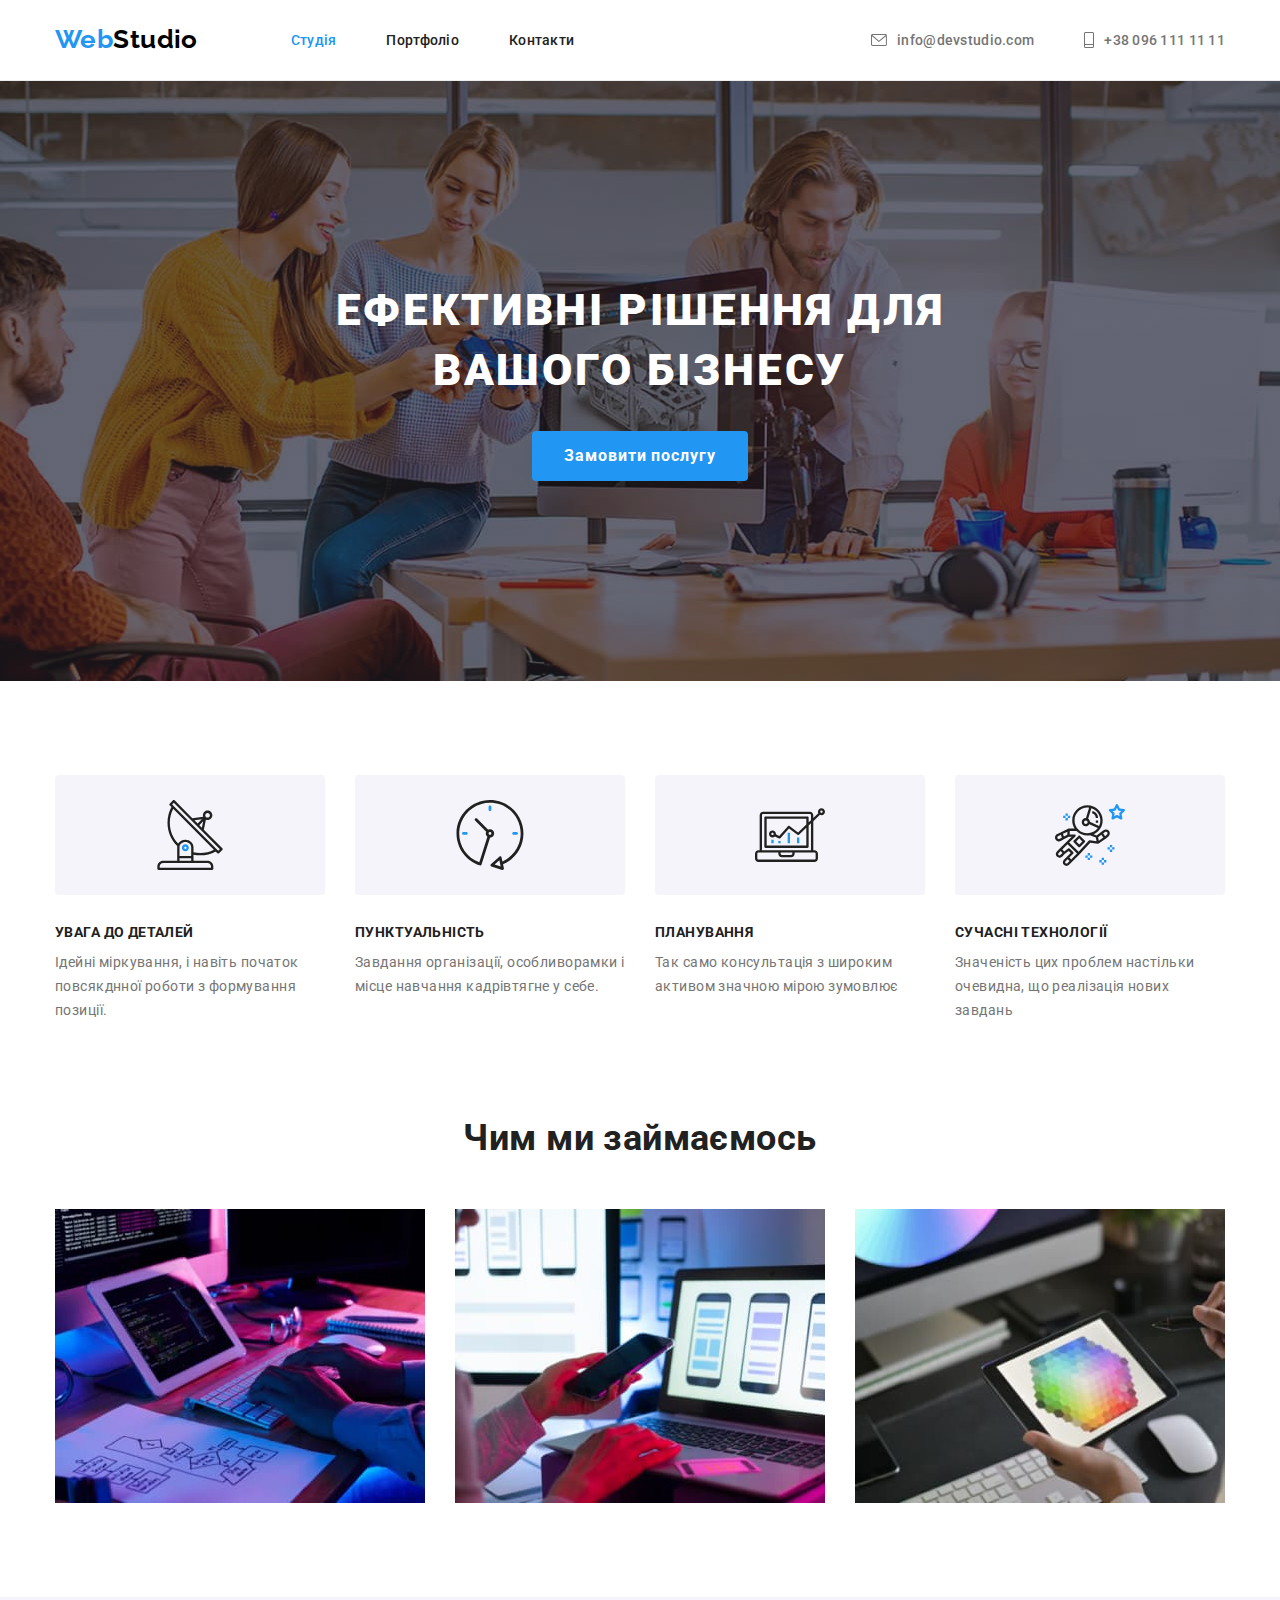
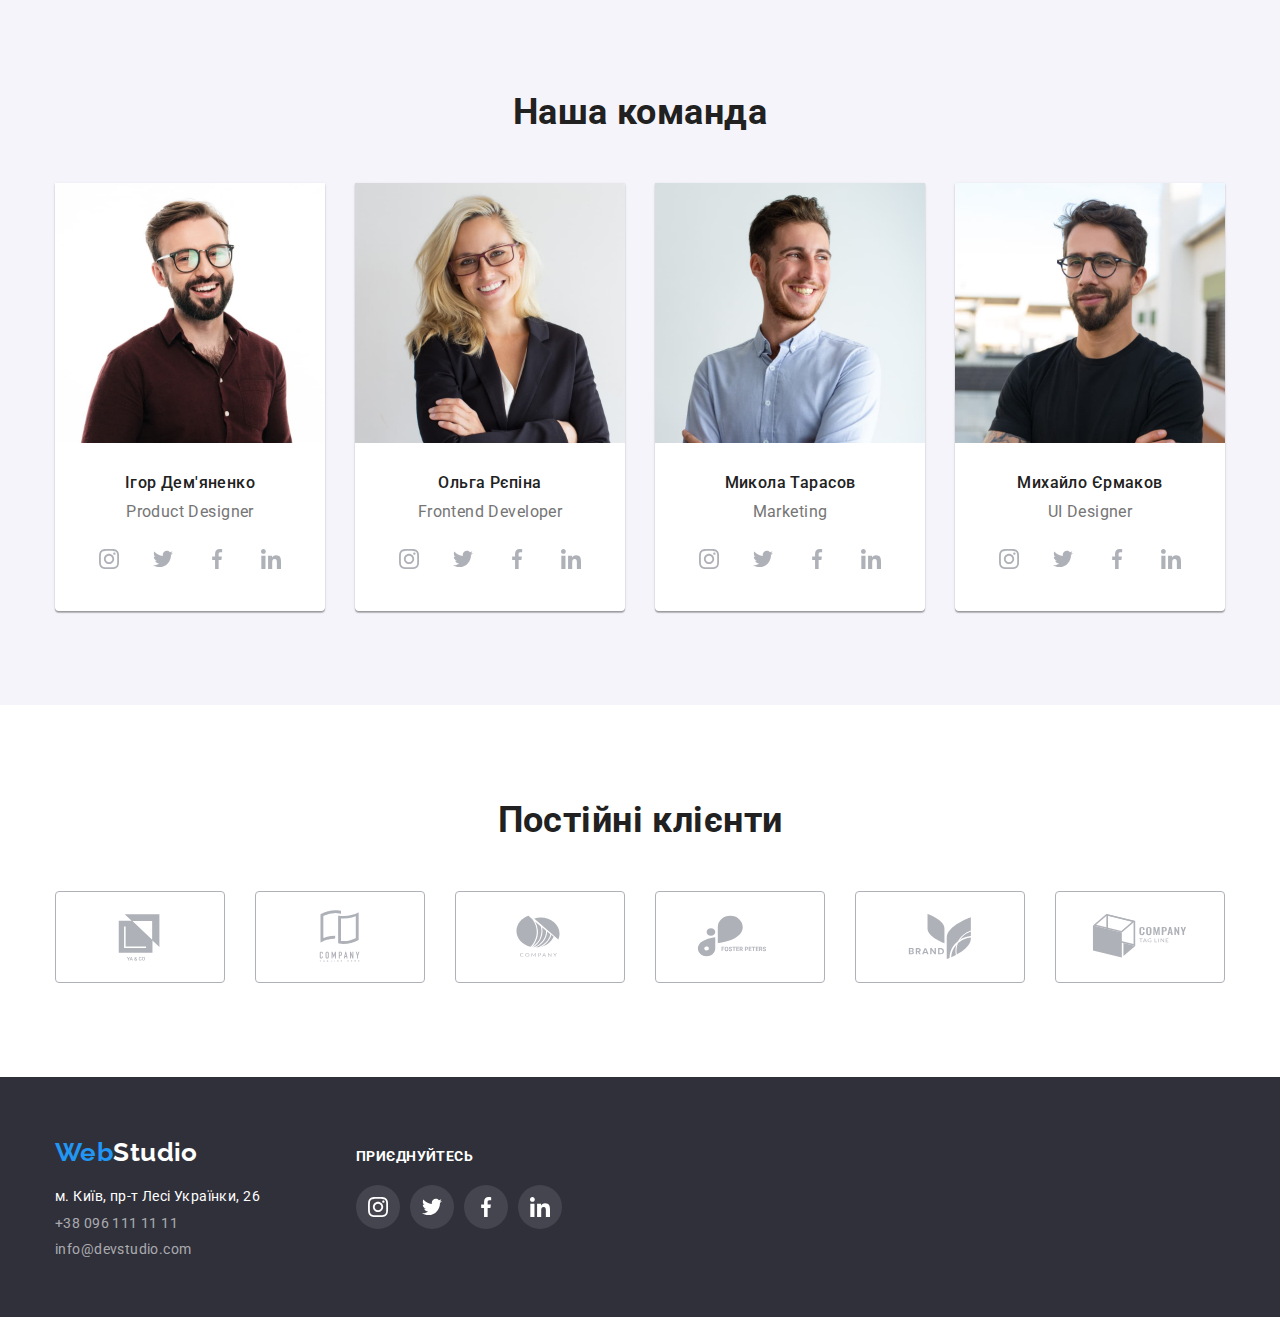
==== index.html @ f1315f53 "start" ====
<!DOCTYPE html>
<html lang="uk">
  <head>
    <meta charset="UTF-8">
    <meta http-equiv="X-UA-Compatible" content="IE=edge">
    <meta name="viewport" content="width=device-width, initial-scale=1.0">
    <link rel="preconnect" href="https://fonts.googleapis.com">
    <link rel="preconnect" href="https://fonts.gstatic.com" crossorigin>
    <link
      href="https://fonts.googleapis.com/css2?family=Raleway:wght@500&family=Roboto:wght@400;500;700;900&display=swap"
      rel="stylesheet">
    <link rel="stylesheet" href="https://cdnjs.cloudflare.com/ajax/libs/modern-normalize/1.1.0/modern-normalize.css">
    <link rel="stylesheet" href="./styles/style.css">
    <title>Студія</title>
  </head>
  <body>
    <header class="page-header">
      <div class="header-container container">
      <nav class="nav-list">
        <a href="./index.html" class="logo"><span class="logo-color">Web</span>Studio</a>
        <!-- menu -->
        <ul class="list site-nav">
          <li class="nav-item"><a href="./index.html" class="nav-link current">Студія</a></li>
          <li class="nav-item"><a href="./portfolio.html" class="nav-link">Портфоліо</a></li>
          <li class="nav-item"><a href="" class="nav-link">Контакти</a></li>
        </ul>
      </nav>
      <!-- contacts -->
     
      <ul class="list  contacts">        
        <li class="contact-item">
          <a href="mailto:info@devstudio.com" class="contact-link email">
            <svg class="email-icon" 
            width="16"
            height="12" >
              <use href="./image/icons.svg#email"></use>
            </svg>
            info@devstudio.com</a>
        </li>
        <li class="contact-item">
          <a href="tel:+380961111111" class="contact-link tel">
            <svg class="tel-icon" 
            width="10";
            height="16">
              <use href="./image/icons.svg#tel"></use>
            </svg>
            +38 096 111 11 11</a>
          </div>
      </ul>
    
      </div>
    </header>
    <main>
      <section class="hero">
        <div class="container">
        <h1 class="hero-title">ЕФЕКТИВНІ РІШЕННЯ ДЛЯ ВАШОГО БІЗНЕСУ</h1>
        <button type="button" class="btn main">Замовити послугу</button>
        </div>
      </section>

      <!-- benefits -->
      <section class="benefits">
        <div class="container">        
        <h2 class="section-title hidden-title">Наші переваги</h2>        
        <ul class="list benefits-list">
          <li>
            <div class="benefits-items">
              <svg class="benefits-icon"
              width="70"
              height="70" >
              <use href="./image/icons.svg#antenna"></use>
            </svg>
          </div>            
            <h3 class="title">увага до деталей</h3>
            <p class="benefits-description">
              Ідейні міркування, і навіть початок повсякднної роботи з
              формування позиції.
            </p>
          </li>
          <li>
            <div class="benefits-items">
              <svg class="benefits-icon"
              width="70"
              height="70">
              <use href="./image/icons.svg#clock"></use>
            </svg>
          </div>
            <h3 class="title">пунктуальність</h3>
            <p class="benefits-description">
              Завдання організації, особливорамки і місце навчання кадрівтягне у себе.
            </p>
          </li>
          <li>
            <div class="benefits-items">
              <svg class="benefits-icon"
              width="70"
              height="70">
              <use href="./image/icons.svg#diagram"></use>
            </svg>
          </div>
            <h3 class="title">планування</h3>
            <p class="benefits-description">
              Так само консультація з широким активом значною мірою зумовлює
            </p>
          </li>
          <li>
            <div class="benefits-items">
              <svg class="benefits-icon"
              width="70"
              height="70">
              <use href="./image/icons.svg#astronaut"></use>
            </svg>
          </div>
            <h3 class="title">сучасні технології</h3>
            <p class="benefits-description">
              Значеність цих проблем настільки очевидна, що реалізація нових завдань
            </p >
          </li>
        </ul>
        </div>
      </section>
      <!-- activity -->
      <section class="activity">
        <div class="container">        
        <h2 class="section-title">Чим ми займаємось</h2>        
        <ul class="list activity-list">
          <li>
            <img
              src="./image/activity-computer.jpg"
              alt="computer"
              width="370">
          </li>
          <li>
            <img src="./image/activity-phone.jpg" alt="phone" width="370">
          </li>
          <li>
            <img src="./image/activity-tablet.jpg" alt="tablet" width="370">
          </li>
        </ul>
        </div>
      </section>
      <!-- team -->
      <section class="teem">
        <div class="container">
        <h2 class="section-title">Наша команда</h2>
        <ul class="list teem-list">
          <li class="teem-card">
            <img src="./image/teem-ihor.jpg" alt="ihor" width="270">
            <div class="teem-descr">
            <h3 class="title">Ігор Дем'яненко</h3>
            <p class="profession">Product Designer</p>            
            <ul class="list social-list">
              <li class="social-item">
                <a href="https://www.instagram.com/"
                target="_blank" rel="noreferrer noopener nofollow" class="social-link">
                <svg class="social-icon" width="20" height="20">
                  <use href="./image/icons.svg#instagram"></use>
                </svg>
                </a>
              </li>
              <li class="social-item">
                <a href="https://twitter.com/"
                target="_blank" rel="noreferrer noopener nofollow" class="social-link">
                <svg class="social-icon" width="20" height="20">
                  <use href="./image/icons.svg#twitter"></use>
                </svg>
                </a>
              </li>
              <li class="social-item">
                <a href="https://www.facebook.com/"
                target="_blank" rel="noreferrer noopener nofollow" class="social-link">
                <svg class="social-icon" width="20" height="20">
                  <use href="./image/icons.svg#facebook"></use>
                </svg>
                </a>
              </li>
              <li class="social-item">
                <a href="https://www.linkedin.com/"
                target="_blank" rel="noreferrer noopener nofollow" class="social-link">
                <svg class="social-icon" width="20" height="20">
                  <use href="./image/icons.svg#linkedin"></use>
                </svg>
                </a>
              </li>
            </ul>
            </div>
          </li>
          <li class="teem-card">
            <img src="./image/teem-olha.jpg" alt="olha" width="270">
            <div class="teem-descr">
            <h3 class="title">Ольга Рєпіна</h3>
            <p class="profession">Frontend Developer</p>
            <ul class="list social-list">
              <li class="social-item">
                <a href="https://www.instagram.com/"
                target="_blank" rel="noreferrer noopener nofollow" class="social-link">
                <svg class="social-icon" width="20" height="20">
                  <use href="./image/icons.svg#instagram"></use>
                </svg>
                </a>
              </li>
              <li class="social-item">
                <a href="https://twitter.com/"
                target="_blank" rel="noreferrer noopener nofollow" class="social-link">
                <svg class="social-icon" width="20" height="20">
                  <use href="./image/icons.svg#twitter"></use>
                </svg>
                </a>
              </li>
              <li class="social-item">
                <a href="https://www.facebook.com/"
                target="_blank" rel="noreferrer noopener nofollow" class="social-link">
                <svg class="social-icon" width="20" height="20">
                  <use href="./image/icons.svg#facebook"></use>
                </svg>
                </a>
              </li>
              <li class="social-item">
                <a href="https://www.linkedin.com/"
                target="_blank" rel="noreferrer noopener nofollow" class="social-link">
                <svg class="social-icon" width="20" height="20">
                  <use href="./image/icons.svg#linkedin"></use>
                </svg>
                </a>
              </li>
            </ul>
            </div>
          </li>
          <li class="teem-card">
            <img src="./image/teem-mykola.jpg" alt="mykola" width="270">
            <div class="teem-descr">
            <h3 class="title">Микола Тарасов</h3>
            <p class="profession">Marketing</p>
            <ul class="list social-list">
              <li class="social-item">
                <a href="https://www.instagram.com/"
                target="_blank" rel="noreferrer noopener nofollow" class="social-link">
                <svg class="social-icon" width="20" height="20">
                  <use href="./image/icons.svg#instagram"></use>
                </svg>
                </a>
              </li>
              <li class="social-item">
                <a href="https://twitter.com/"
                target="_blank" rel="noreferrer noopener nofollow" class="social-link">
                <svg class="social-icon" width="20" height="20">
                  <use href="./image/icons.svg#twitter"></use>
                </svg>
                </a>
              </li>
              <li class="social-item">
                <a href="https://www.facebook.com/"
                target="_blank" rel="noreferrer noopener nofollow" class="social-link">
                <svg class="social-icon" width="20" height="20">
                  <use href="./image/icons.svg#facebook"></use>
                </svg>
                </a>
              </li>
              <li class="social-item">
                <a href="https://www.linkedin.com/"
                target="_blank" rel="noreferrer noopener nofollow" class="social-link">
                <svg class="social-icon" width="20" height="20">
                  <use href="./image/icons.svg#linkedin"></use>
                </svg>
                </a>
              </li>
            </ul>
            </div>
          </li>
          <li class="teem-card">
            <img src="./image/teem-mykhailo.jpg" alt="mykhailo" width="270">
            <div class="teem-descr">
            <h3 class="title">Михайло Єрмаков</h3>
            <p class="profession">UI Designer</p>
            <ul class="list social-list">
              <li class="social-item">
                <a href="https://www.instagram.com/"
                target="_blank" rel="noreferrer noopener nofollow" class="social-link">
                <svg class="social-icon" width="20" height="20">
                  <use href="./image/icons.svg#instagram"></use>
                </svg>
                </a>
              </li>
              <li class="social-item">
                <a href="https://twitter.com/"
                target="_blank" rel="noreferrer noopener nofollow" class="social-link">
                <svg class="social-icon" width="20" height="20">
                  <use href="./image/icons.svg#twitter"></use>
                </svg>
                </a>
              </li>
              <li class="social-item">
                <a href="https://www.facebook.com/"
                target="_blank" rel="noreferrer noopener nofollow" class="social-link">
                <svg class="social-icon" width="20" height="20">
                  <use href="./image/icons.svg#facebook"></use>
                </svg>
                </a>
              </li>
              <li class="social-item">
                <a href="https://www.linkedin.com/"
                target="_blank" rel="noreferrer noopener nofollow" class="social-link">
                <svg class="social-icon" width="20" height="20">
                  <use href="./image/icons.svg#linkedin"></use>
                </svg>
                </a>
              </li>
            </ul>
            </div>
          </li>
        </ul>
        </div>
      </section>
      <section class="clients">
        <h2 class="section-title">Постійні клієнти</h2>
        <ul class="list client-list">
          <li class="list"><a href="" class="client-link">
            <svg class="client-icon" width= 106 height= 60>
              <use href="./image/icons.svg#logo"></use>
            </svg>    
          </a>
          </li>
          <li class="list client-item"><a href="" class="client-link">
            <svg class="client-icon" width= 106 height= 60>
              <use href="./image/icons.svg#logo1"></use>
            </svg>
          </a>
          </li>
          <li class="list client-item"><a href="" class="client-link">
            <svg class="client-icon" width= 106 height= 60>
              <use href="./image/icons.svg#logo2"></use>
            </svg>
          </a>
          </li>
          <li class="list" ><a href="" class="client-link">
            <svg class="client-icon" width= 106 height= 60>
              <use href="./image/icons.svg#logo3"></use>
            </svg>
          </a>
          </li>
          <li class="list client-item" ><a href="" class="client-link">
            <svg class="client-icon" width= 106 height= 60>
              <use href="./image/icons.svg#logo4"></use>
            </svg>
          </a>
          </li>
          <li class="list client-item" ><a href="" class="client-link">
            <svg class="client-icon" width= 106 height= 60>
              <use href="./image/icons.svg#logo5"></use>
            </svg>
          </a>
          </li>
          </ul>
      </section>
    </main>
    <footer class="page-footer">
      <div class="container">
        <div>
        <a href="./index.html" class="logo"><span class="logo-color">Web</span>Studio</a>
        <address>
        <ul class="list address-list">
          <li class="address-item">
            <a href="https://goo.gl/maps/YveR7ZB156aqMEmg6"
              target="_blank" rel="noreferrer noopener nofollow"
              class="post-address">м. Київ, пр-т Лесі Українки, 26</a>
          </li>
          <li class="address-item">
            <a href="tel:+380961111111" class="contacts-footer">+38 096 111 11 11</a>
          </li>
          <li class="address-item">
            <a href="mailto:info@devstudio.com" class="contacts-footer">info@devstudio.com</a>
          </li>
        </ul>
        </address>
        </div>
        <div>
        <b class="call">приєднуйтесь</b>
        <ul class="list social-list footer-social">
          <li class="social-item footer-social-item">
            <a href="https://www.instagram.com/"
            target="_blank" rel="noreferrer noopener nofollow" class="social-link footer-social-link">
            <svg class="social-icon footer-social-icon" width="20" height="20">
              <use href="./image/icons.svg#instagram"></use>
            </svg>
            </a>
          </li>
          <li class="social-item footer-social-item">
            <a href="https://twitter.com/"
            target="_blank" rel="noreferrer noopener nofollow" class="social-link footer-social-link">
            <svg class="social-icon footer-social-icon" width="20" height="20">
              <use href="./image/icons.svg#twitter"></use>
            </svg>
            </a>
          </li>
          <li class="social-item ">
            <a href="https://www.facebook.com/"
            target="_blank" rel="noreferrer noopener nofollow" class="social-link footer-social-link">
            <svg class="social-icon footer-social-icon" width="20" height="20">
              <use href="./image/icons.svg#facebook"></use>
            </svg>
            </a>
          </li>
          <li class="social-item footer-social-item">
            <a href="https://www.linkedin.com/"
            target="_blank" rel="noreferrer noopener nofollow" class="social-link footer-social-link">
            <svg class="social-icon footer-social-icon" width="20" height="20">
              <use href="./image/icons.svg#linkedin"></use>
            </svg>
            </a>
          </li>
        </ul>
        </div>
      </div>
    </footer>
  </body>
</html>
---- styles/style.css ----
:root {
  --primary-text-color: #757575;
  --title-text-color: #212121;
  --accent-color: #2196f3;
  --white-text-color: #ffffff;
  --btn-bgc: #f5f4fa;
  --primary-pt: 94px;
}
body {
  font-family: Roboto, sans-serif;
  color: var(--primary-text-color);
  background-color: var(--white-text-color);  
  font-size: 14px;  
  letter-spacing: 0.03em;
}
h1, h2, h3, h4, h5, h6, p{
  margin-top: 0;
  margin-bottom: 0;
}
img {
  display: block;
}

.contact-link,
.nav-link,
.page-link{
  text-decoration: none;
}
.container {
  width: 1200px;
  margin: 0 auto;
  padding: 0 15px;
  }
   
.list {
  list-style: none;
  padding: 0;
  margin: 0;
  justify-content: space-between;
  }

.hidden-title {position: absolute;
  width: 1px;
  height: 1px;
  margin: -1px;
  border: 0;
  padding: 0;
  white-space: nowrap;
  clip-path: inset(100%);
  clip: rect(0 0 0 0);
  overflow: hidden;}

/* header */
.page-header {
  border-bottom: 1px solid #ECECEC;
  max-width: 1600px;
  margin-left: auto;
  margin-right: auto;
  align-items:baseline
}
.header-container {
  display: flex;
  align-items: center;
}

.nav-list {
  display: flex;
  align-items: center;
}

/* logo */
.logo {
  color: #000000;
  font-family: "Raleway", sans-serif;
  font-weight: 700;
  font-size: 26px;
  line-height: 1.2;
  text-decoration: none;
  display: block;
  }
.logo-color {
  color: var(--accent-color);
}
.page-header .logo {
  padding: 24px 0;
}

/* site-nav */
.site-nav {
  list-style: none;
  font-weight: 500;
  line-height: 1.15;
  letter-spacing: 0.02em;
  display: flex;
  align-items: center;
  padding: 32px 0;
  margin-left: 93px;
  }

.site-nav :not(:last-child) {
  margin-right: 50px;
}

.nav-link {
  color: var(--title-text-color);
  }

.nav-link:hover,
.nav-link:focus {
  color: var(--accent-color);
  padding: 32px 0;
}
.nav-link.current {
  color: var(--accent-color);
}

/* contacts */
.contacts{
  margin-left: auto;
  display: flex;
 }

.list.contacts {
  font-weight: 500;
  line-height: 1.15;
  letter-spacing: 0.02em;
  }
    
.contact-link {
  display: flex;
  align-items: center;
  color: var(--primary-text-color);
  padding: 32px 0;
  
}
.contact-link:hover,
.contact-link:focus {
  color: var(--accent-color);
  }

 .contacts :not(:last-child) {
    margin-right: 50px;
  }

  .email-icon,
  .tel-icon {
    margin-right: 10px;
    fill: currentColor;
 }
    
/* main */

.section-title{
  color: var(--title-text-color);
  font-weight: 700;
  font-size: 36px;
  line-height: 1.17;
  }

.title {
  color: var(--title-text-color);
  margin-bottom: 10px;
}

.hero {
  background-image: linear-gradient(rgba(47, 48, 58, 0.4), rgba(47, 48, 58, 0.4)), url(../image/hero-img.jpg);
  background-color: #C4C4C4; 
  background-size: cover;
  height: 600px;
  max-width: 1600px;  
  background-repeat: no-repeat;
  background-position: center;
  margin-left: auto;
  margin-right: auto;
  text-align: center;
  padding-top: 200px;
  padding-bottom: 200px; 
  }

.hero-title {
  color: var(--white-text-color);
  font-weight: 900;
  font-size: 44px;
  line-height: 1.36;
  letter-spacing: 0.06em;
  margin-bottom: 30px;
  margin-right: auto;
  margin-left: auto;
  width: 696px;
  
}

/* buttons */
.btn {
  border-style: none;
  border: 1px solid transparent;
  outline: 0;
  border-radius: 4px;
  padding: 6px 22px;
  text-align: center;
  color: var(--primary-text-color);
  background-color: var(--white-text-color);
  cursor: pointer;
  font-family: inherit;
  display: flex;
  align-items: center;
  }

.btn.main {
  width: 216px;
  height: 50px;
  color: var(--white-text-color);
  background-color: var(--accent-color);
  font-weight: 700;
  font-size: 16px;
  line-height: 1.9;
  letter-spacing: 0.06em;
  display: inline-flex; 
  justify-content: center;
  align-items: center;
  }

.btn.main:hover,
.btn.main:focus {
  background-color: #188CE8;  
}

.btn.secondary {
  color: var(--title-text-color);
  background-color: var(--btn-bgc);
  font-weight: 500;
  font-size: 16px;
  line-height: 1.63;
}

.btn.secondary:hover,
.btn.secondary:focus {
  color: var(--white-text-color);
  background-color: var(--accent-color);
  box-shadow: 0 2px 2px 0 rgba(0, 0, 0, 0.12), 0 1px 2px 0 rgba(0, 0, 0, 0.08), 0 3px 1px 0 rgba(0, 0, 0, 0.1);
}

/* benefits */
.benefits {
  padding-top: var(--primary-pt);
}

.benefits-list {
  display: flex;  
  flex-wrap: wrap;
  gap: 30px;
}
.benefits .title {
  color: var(--title-text-color);
  text-transform: uppercase;
  font-weight: 700;
  font-size: 14px;
  line-height: 1.14;
}
.benefits-description {  
  line-height: 1.71;
  width: 270px;
}

.benefits-items {
  width: 270px;
  height: 120px;
  margin-bottom: 30px;
  background-color: #F5F4FA;
  border-radius: 4px;
  display: flex;
  align-items: center;
  justify-content: center;
}

/* activity */

.activity {padding-top: var(--primary-pt);
 padding-bottom: var(--primary-pt);}

.section-title {
  text-align: center;
}

.activity-list {
  margin-top: 50px;
  display: flex;
  flex-wrap: wrap;
  gap: 30px;
}

/* teem */
.teem {padding-top: var(--primary-pt);
  padding-bottom: var(--primary-pt);
  background-color: var(--btn-bgc);
}

.teem-descr {
  padding: 30px 10px;
}
.teem .title {
  font-weight: 500;
  font-size: 16px;
  line-height: 1.19;
}

.teem .profession {
  font-size: 16px;
  line-height: 1.19;
  margin-top: 10px;
  margin-bottom: 16px;
}

  .teem-list {
    display: flex;
    margin-top: 50px;
    text-align: center;
    flex-wrap: wrap;
    gap: 0 30px;
    
}
  .teem-card {
    background-color: #fff;
    flex-basis: calc(100% - 30px * 3) / 3;
    box-shadow: 0px 1px 3px rgba(0, 0, 0, 0.12), 0px 1px 1px rgba(0, 0, 0, 0.14), 0px 2px 1px rgba(0, 0, 0, 0.2);
    border-radius: 0px 0px 4px 4px;
}

.social-list {
  display: flex;
  justify-content: center;
  gap: 0 10px;
  }

.social-link {
  display: flex;
  align-items: center;
  justify-content: center;
  width: 44px;
  height: 44px;
  background-color: #fff;
  border-radius: 50%;
  }

  .social-icon {
    fill: #AFB1B8;
  }
  .social-link:hover,
  .social-link:focus {
    background-color: var(--accent-color)
  }
  .social-item:hover .social-icon,
  .social-item:focus .social-icon {
    fill: var(--white-text-color);
  }

/* Clients */
.clients {
  width: 1200px;
  padding-top: var(--primary-pt);
  padding-bottom: var(--primary-pt);
  margin-left: auto;
  margin-right: auto;
}

.clients .section-title {
  padding-bottom: 50px;
}

.client-list {
  display: flex;
  flex-wrap: wrap;
  justify-content: center;
  gap:0 30px;
  }

  .client-link {
  width: 170px;
  height: 92px;
  border: 1px solid #AFB1B8;
  display: flex;
  justify-content: center;
  align-items: center;
  border-radius: 4px;
    }
  .client-icon {
      fill: #AFB1B8;
    }
  .client-link:hover {
      border: 1px solid var(--accent-color);
    }
  .client-link:hover .client-icon {
  fill: var(--accent-color);
}

/* footer */

.page-footer {
  background-color: #2f303a;
  margin-left: auto;
  margin-right: auto;
  padding-top: 60px;
  padding-bottom: 60px;
}

.page-footer .container {
  display: flex;
  align-items: baseline;
}

.page-footer .logo {
  color: var(--white-text-color);
  margin-bottom: 20px;
}
  
.address-item {
  margin-bottom: 10px;
}

.address-item:last-child {
  margin-bottom: 0;
}
  
.page-footer .list {
  font-style: normal;
  list-style: none;
}

.post-address {
  color: var(--white-text-color);
  text-decoration: none;
}
.post-address:hover,
.post-address:focus {
  color: var(--accent-color);
}

.contacts-footer {
  color: rgba(255, 255, 255, 0.6);
  text-decoration: none;
}

.contacts-footer:hover,
.contacts-footer:focus {
  color: var(--accent-color);
}

.address-list {
  width: 231px;
  margin-right: 70px;
}

.call {
  text-transform: uppercase;
  color: var(--white-text-color);
  font-size: 14px;
  font-weight: 700;
  line-height: 1.14;
  }

  .footer-social {
    margin-top: 20px;
  }

  .footer-social-link {
    background-color: rgba(255, 255, 255, 0.1);
    }

  .footer-social-icon {
    fill:var(--white-text-color) ;
  }

/* portfolio */

.projects-main {
  padding-top: var(--primary-pt);
  padding-bottom: var(--primary-pt);
}

.portfolio-section-title {
  font-weight: 700;
  font-size: 18px;
  line-height: 2;
  letter-spacing: 0.06em;
  color: var(--title-text-color);
}
.project-type {font-size: 16px;
  line-height: 1.88;
  color: var(--primary-text-color);
  padding-top: 4px;
}

.btn-list {
  display: flex;
  justify-content: center;
}

.btn-item:not(:last-child){
  margin-right: 8px;
}

.portfolio-list {
  margin-top: 34px;  
  display: flex;
  flex-wrap: wrap;
  gap: 30px;
  
}

.portfolio-items {
  padding: 20px 24px;
  border: 1px solid #EEEEEE;
  border-top:none;
  }

  .page-link {
    display: block;
   
  }

  .page-link:hover,
  .page-link:focus {
    box-shadow: 1px 4px 6px 0 rgba(0, 0, 0, 0.16), 0 4px 4px 0 rgba(0, 0, 0, 0.06), 0 1px 1px 0 rgba(0, 0, 0, 0.12);
  }
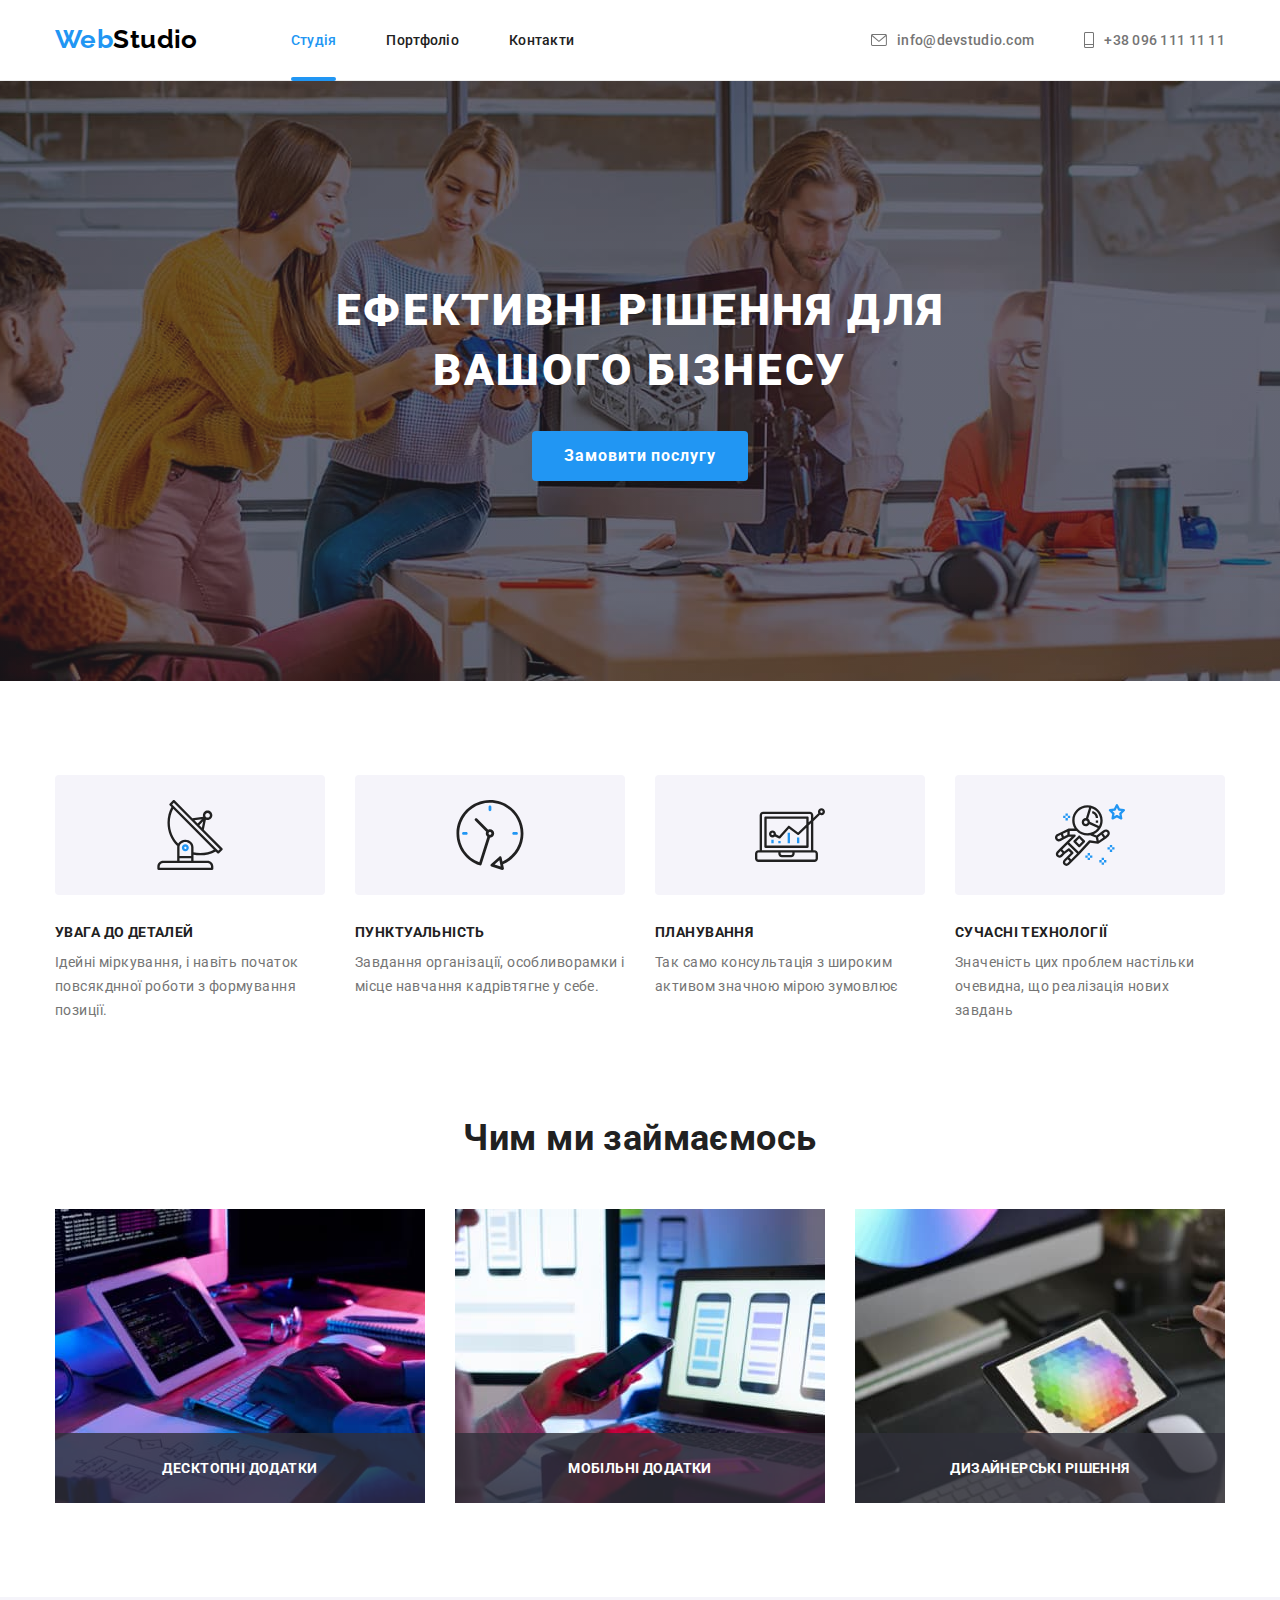
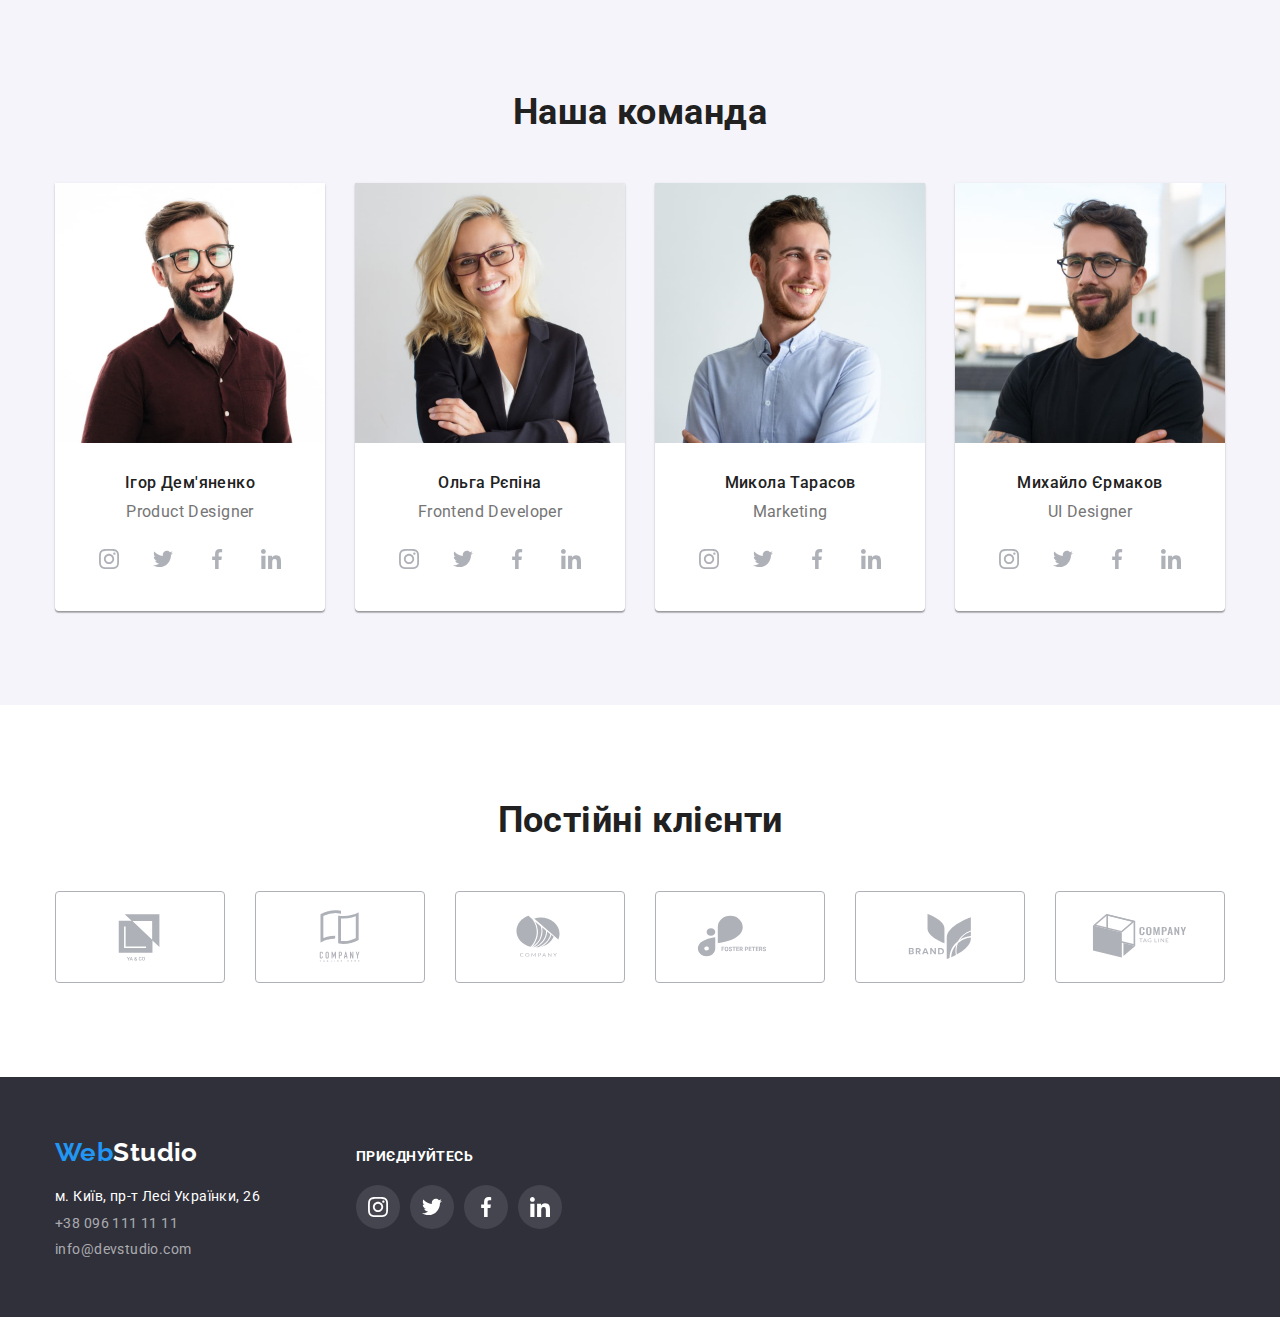
==== commit 1c3d502d: "no-modal" ====
--- a/index.html
+++ b/index.html
@@ -124,17 +124,26 @@
         <div class="container">        
         <h2 class="section-title">Чим ми займаємось</h2>        
         <ul class="list activity-list">
-          <li>
+          <li class="activity-item">
             <img
               src="./image/activity-computer.jpg"
               alt="computer"
               width="370">
-          </li>
-          <li>
+              <div class="activity-thumb">
+                <p class="activity-descr">десктопні додатки</p>
+              </div>
+          </li>
+          <li class="activity-item">
             <img src="./image/activity-phone.jpg" alt="phone" width="370">
-          </li>
-          <li>
+            <div class="activity-thumb">
+              <p class="activity-descr">мобільні додатки</p>
+            </div>
+          </li>
+          <li class="activity-item">
             <img src="./image/activity-tablet.jpg" alt="tablet" width="370">
+            <div class="activity-thumb">
+              <p class="activity-descr">дизайнерські рішення</p>
+            </div>
           </li>
         </ul>
         </div>
@@ -412,5 +421,6 @@
         </div>
       </div>
     </footer>
+    <script src="./js/modal.js"></script>
   </body>
 </html>
--- a/styles/style.css
+++ b/styles/style.css
@@ -6,6 +6,10 @@
   --btn-bgc: #f5f4fa;
   --primary-pt: 94px;
 }
+ /* *{
+  outline: 1px solid red;
+} */
+
 body {
   font-family: Roboto, sans-serif;
   color: var(--primary-text-color);
@@ -92,8 +96,7 @@
   line-height: 1.15;
   letter-spacing: 0.02em;
   display: flex;
-  align-items: center;
-  padding: 32px 0;
+  align-items: center;  
   margin-left: 93px;
   }
 
@@ -102,17 +105,36 @@
 }
 
 .nav-link {
+  position: relative;
   color: var(--title-text-color);
+  padding: 32px 0;
+  transition: color 250ms cubic-bezier(0.4, 0, 0.2, 1);
   }
 
 .nav-link:hover,
 .nav-link:focus {
-  color: var(--accent-color);
-  padding: 32px 0;
-}
+  color: var(--accent-color);  
+}
+
 .nav-link.current {
   color: var(--accent-color);
 }
+
+.nav-item {
+  position: relative;
+}
+.current::after {
+content: '';
+display: block;
+position: absolute;
+left: 0;
+bottom: -1px;
+width: 100%;
+height: 4px;
+border-radius: 2px;
+background-color: var(--accent-color);
+}
+
 
 /* contacts */
 .contacts{
@@ -131,8 +153,9 @@
   align-items: center;
   color: var(--primary-text-color);
   padding: 32px 0;
-  
-}
+  transition: color 250ms cubic-bezier(0.4, 0, 0.2, 1);
+}
+
 .contact-link:hover,
 .contact-link:focus {
   color: var(--accent-color);
@@ -218,6 +241,7 @@
   display: inline-flex; 
   justify-content: center;
   align-items: center;
+  transition: background-color 250ms cubic-bezier(0.4, 0, 0.2, 1);
   }
 
 .btn.main:hover,
@@ -231,6 +255,7 @@
   font-weight: 500;
   font-size: 16px;
   line-height: 1.63;
+  transition: color 250ms cubic-bezier(0.4, 0, 0.2, 1), background-color 250ms cubic-bezier(0.4, 0, 0.2, 1), box-shadow 250ms cubic-bezier(0.4, 0, 0.2, 1);
 }
 
 .btn.secondary:hover,
@@ -287,6 +312,29 @@
   display: flex;
   flex-wrap: wrap;
   gap: 30px;
+}
+
+.activity-item {
+  position: relative;
+}
+.activity-thumb {
+  position: absolute;
+  bottom: 0;
+  left: 0;
+  width: 100%;
+  height: 70px;
+  background-color: rgba(47, 48, 58, 0.8);
+}
+
+.activity-descr {    
+  color: var(--white-text-color);
+  text-transform: uppercase;
+  font-size: 14px;
+  font-weight: 700;
+  text-align: center;
+  padding-top: 27px;
+  padding-bottom: 27px;
+
 }
 
 /* teem */
@@ -340,15 +388,19 @@
   height: 44px;
   background-color: #fff;
   border-radius: 50%;
-  }
-
-  .social-icon {
-    fill: #AFB1B8;
-  }
+  transition: background-color 250ms cubic-bezier(0.4, 0, 0.2, 1)
+  }
+
   .social-link:hover,
   .social-link:focus {
     background-color: var(--accent-color)
   }
+
+  .social-icon {
+    fill: #AFB1B8;
+    transition: fill 250ms cubic-bezier(0.4, 0, 0.2, 1)
+  }
+
   .social-item:hover .social-icon,
   .social-item:focus .social-icon {
     fill: var(--white-text-color);
@@ -382,16 +434,21 @@
   justify-content: center;
   align-items: center;
   border-radius: 4px;
-    }
+  transition: border 250ms cubic-bezier(0.4, 0, 0.2, 1)
+  }
+  
+  .client-link:hover
+  .client-link:focus {
+    border: 1px solid var(--accent-color);
+   }
+
   .client-icon {
-      fill: #AFB1B8;
-    }
-  .client-link:hover {
-      border: 1px solid var(--accent-color);
-    }
+    fill: #AFB1B8;
+    transition: fill 250ms cubic-bezier(0.4, 0, 0.2, 1)
+  }
   .client-link:hover .client-icon {
   fill: var(--accent-color);
-}
+  }
 
 /* footer */
 
@@ -429,6 +486,7 @@
 .post-address {
   color: var(--white-text-color);
   text-decoration: none;
+  transition: color 250ms cubic-bezier(0.4, 0, 0.2, 1)
 }
 .post-address:hover,
 .post-address:focus {
@@ -438,6 +496,7 @@
 .contacts-footer {
   color: rgba(255, 255, 255, 0.6);
   text-decoration: none;
+  transition: color 250ms cubic-bezier(0.4, 0, 0.2, 1)
 }
 
 .contacts-footer:hover,
@@ -515,10 +574,44 @@
 
   .page-link {
     display: block;
-   
+    transition: box-shadow 250ms cubic-bezier(0.4, 0, 0.2, 1)
   }
 
   .page-link:hover,
   .page-link:focus {
     box-shadow: 1px 4px 6px 0 rgba(0, 0, 0, 0.16), 0 4px 4px 0 rgba(0, 0, 0, 0.06), 0 1px 1px 0 rgba(0, 0, 0, 0.12);
-  }
+    animation: port-slide to-top 2000ms both;
+  }
+
+  /* animation */
+
+  .portfolio-item:hover .overlay,
+  .portfolio-item:focus .overlay {
+    transform: translateY(0);
+    transition-duration: 500ms;
+  }
+
+    .thumb {
+    position: relative;
+    overflow: hidden;
+  }
+
+  .overlay {
+    position: absolute;
+    left: 0;
+    top: 0;
+    display: flex;
+    align-items: center;
+    background-color: rgba(33, 150, 243, 0.9);
+    transform: translateY(100%);
+  } 
+
+  .portfolio-descr {   
+    padding: 63px 24px;
+    color: var(--white-text-color);
+    font-size: 18px;
+    line-height: calc(28/18);
+    letter-spacing: 3%;
+    }
+
+  